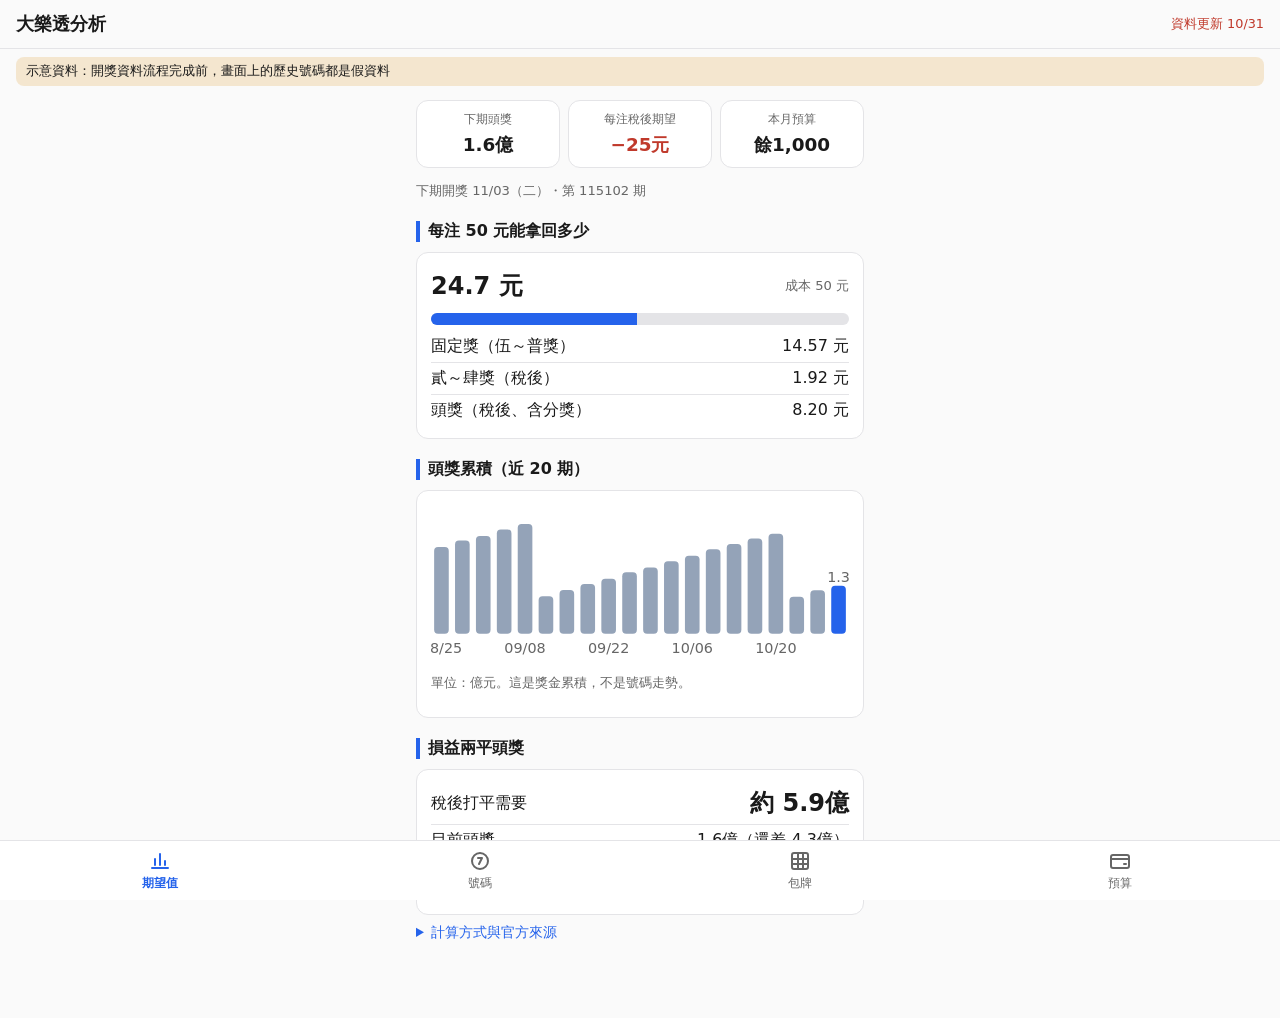
==== app/index.html @ 1819cd93 "加入前端與自動抓取開獎資料流程 - 前端 app/ 與 split-risk/ 模組 - scripts/fetch-lotto.mjs：抓台彩官方 API，輸出 app/data/latest.js" ====
<!DOCTYPE html>
<html lang="zh-Hant">
<head>
<meta charset="utf-8">
<meta name="viewport" content="width=device-width, initial-scale=1, viewport-fit=cover">
<meta name="theme-color" content="#ffffff" media="(prefers-color-scheme: light)">
<meta name="theme-color" content="#121212" media="(prefers-color-scheme: dark)">
<title>大樂透分析</title>
<link rel="manifest" href="manifest.json">
<link rel="icon" href="icons/icon.svg" type="image/svg+xml">
<link rel="apple-touch-icon" href="icons/icon.svg">
<link rel="stylesheet" href="style.css">
</head>
<body>
<header class="top">
  <h1>大樂透分析</h1>
  <span id="updated" class="updated"></span>
</header>
<div id="sample-banner" class="banner" hidden>示意資料：開獎資料流程完成前，畫面上的歷史號碼都是假資料</div>

<main>
  <section id="tab-ev" class="tab"></section>
  <section id="tab-nums" class="tab"></section>
  <section id="tab-pack" class="tab"></section>
  <section id="tab-budget" class="tab"></section>
</main>

<nav class="tabbar">
  <a href="#ev" data-tab="ev"><svg class="ico" viewBox="0 0 24 24" aria-hidden="true"><path fill="none" stroke="currentColor" stroke-width="2" stroke-linecap="round" stroke-linejoin="round" d="M4 19h16M7 16V10M12 16V5M17 16v-4"/></svg>期望值</a>
  <a href="#nums" data-tab="nums"><svg class="ico" viewBox="0 0 24 24" aria-hidden="true"><circle fill="none" stroke="currentColor" stroke-width="2" stroke-linecap="round" stroke-linejoin="round" cx="12" cy="12" r="8"/><path fill="none" stroke="currentColor" stroke-width="2" stroke-linecap="round" stroke-linejoin="round" d="M10 9h4l-3 6"/></svg>號碼</a>
  <a href="#pack" data-tab="pack"><svg class="ico" viewBox="0 0 24 24" aria-hidden="true"><rect fill="none" stroke="currentColor" stroke-width="2" stroke-linecap="round" stroke-linejoin="round" x="4" y="4" width="16" height="16" rx="2"/><path fill="none" stroke="currentColor" stroke-width="2" stroke-linecap="round" stroke-linejoin="round" d="M4 10h16M4 15h16M10 4v16M15 4v16"/></svg>包牌</a>
  <a href="#budget" data-tab="budget"><svg class="ico" viewBox="0 0 24 24" aria-hidden="true"><rect fill="none" stroke="currentColor" stroke-width="2" stroke-linecap="round" stroke-linejoin="round" x="3" y="6" width="18" height="13" rx="2"/><path fill="none" stroke="currentColor" stroke-width="2" stroke-linecap="round" stroke-linejoin="round" d="M3 10h18M16 15h2"/></svg>預算</a>
</nav>

<script type="module" src="app.js"></script>
</body>
</html>
---- app/style.css ----
:root {
  color-scheme: light dark;
  --fg: #1a1a1a; --bg: #fafafa; --muted: #666; --card: #fff; --line: #e4e4e7;
  --accent: #2563eb; --bar: #94a3b8; --hi: #c0392b; --mid: #d68910; --lo: #1e8449;
  --tabbar-h: 60px;
}
@media (prefers-color-scheme: dark) {
  :root { --fg: #eee; --bg: #121212; --muted: #a1a1aa; --card: #1f1f22; --line: #333;
    --accent: #60a5fa; --bar: #64748b; --hi: #ff6b5b; --mid: #f5b041; --lo: #58d68d; }
}
* { box-sizing: border-box; }
body { margin: 0; font-family: system-ui, "Noto Sans TC", sans-serif; color: var(--fg); background: var(--bg);
  padding-bottom: calc(var(--tabbar-h) + env(safe-area-inset-bottom)); }
.top { position: sticky; top: 0; z-index: 2; display: flex; justify-content: space-between; align-items: center;
  padding: 12px 16px; background: var(--bg); border-bottom: 1px solid var(--line); }
.top h1 { font-size: 1.1rem; margin: 0; }
.updated { font-size: .8rem; color: var(--muted); }
.updated.stale { color: var(--hi); }
.banner { margin: 8px 16px 0; padding: 6px 10px; border-radius: 8px; font-size: .8rem; background: color-mix(in srgb, var(--mid) 18%, transparent); }
main { max-width: 480px; margin: 0 auto; padding: 0 16px 16px; }
.tab { display: none; }
.tab.on { display: block; }
h2 { font-size: 1rem; margin: 20px 0 8px; border-left: 4px solid var(--accent); padding-left: 8px; }
.card { background: var(--card); border: 1px solid var(--line); border-radius: 12px; padding: 12px 14px; margin-top: 10px; }
.note { color: var(--muted); font-size: .82rem; line-height: 1.5; }
.neg { color: var(--hi); } .pos { color: var(--lo); }
.big { font-size: 1.5rem; font-weight: 700; }

.kpis { display: grid; grid-template-columns: repeat(3, 1fr); gap: 8px; margin-top: 14px; }
.kpi { background: var(--card); border: 1px solid var(--line); border-radius: 12px; padding: 10px 8px; text-align: center; color: inherit; text-decoration: none; }
.kpi .lab { font-size: .75rem; color: var(--muted); }
.kpi .val { font-size: 1.15rem; font-weight: 700; margin-top: 4px; }

.row { display: flex; justify-content: space-between; align-items: center; padding: 5px 0; gap: 8px; }
.row + .row { border-top: 1px solid var(--line); }
svg { display: block; width: 100%; height: auto; }
svg text { fill: var(--muted); font-size: 11px; }

button, .btn { font: inherit; border: 1px solid var(--line); background: var(--card); color: var(--fg); border-radius: 10px; padding: 8px 12px; }
button.primary { width: 100%; margin-top: 10px; padding: 12px; background: var(--accent); border-color: var(--accent); color: #fff; font-weight: 600; }
.stepper { display: flex; align-items: center; gap: 10px; }
.stepper button { width: 40px; height: 40px; padding: 0; font-size: 1.2rem; }
.stepper output { min-width: 2ch; text-align: center; font-size: 1.1rem; font-weight: 600; }
input { font: inherit; color: var(--fg); background: var(--card); border: 1px solid var(--line); border-radius: 8px; padding: 8px; }
.num-inputs { display: grid; grid-template-columns: repeat(6, 1fr); gap: 6px; }
.num-inputs input { text-align: center; width: 100%; }

.balls { display: flex; gap: 5px; flex-wrap: wrap; }
.ball { width: 30px; height: 30px; border-radius: 50%; display: grid; place-items: center; font-size: .85rem; font-weight: 600;
  background: color-mix(in srgb, var(--accent) 15%, transparent); color: var(--fg); }
.set { display: flex; align-items: center; justify-content: space-between; gap: 6px; padding: 8px 0; }
.set + .set { border-top: 1px solid var(--line); }
.set .idx { color: var(--muted); font-size: .85rem; width: 1.5em; }
.set button { padding: 6px 10px; font-size: .85rem; }
.set.sel .ball { background: var(--accent); color: #fff; }

.dots { letter-spacing: 3px; font-size: 1.1rem; }
.high { color: var(--hi); } .medium { color: var(--mid); } .low { color: var(--lo); }
.heat { display: grid; grid-template-columns: repeat(7, 1fr); gap: 4px; }
.heat div { aspect-ratio: 1; border-radius: 6px; display: grid; place-items: center; font-size: .8rem; }
details summary { cursor: pointer; color: var(--accent); font-size: .88rem; margin-top: 8px; }
details ul { margin: 6px 0; padding-left: 20px; }
table { width: 100%; border-collapse: collapse; font-size: .9rem; }
td, th { padding: 6px 4px; text-align: right; border-top: 1px solid var(--line); }
th:first-child, td:first-child { text-align: left; }
.warn { margin-top: 12px; padding: 10px 12px; border-radius: 10px; font-size: .88rem; background: color-mix(in srgb, var(--hi) 12%, transparent); }
.meter { height: 12px; border-radius: 6px; background: var(--line); overflow: hidden; margin: 6px 0; }
.meter > div { height: 100%; background: var(--accent); }
.meter.over > div { background: var(--hi); }
.form-row { display: flex; align-items: center; justify-content: space-between; gap: 10px; padding: 6px 0; }
.form-row input { width: 120px; text-align: right; }
.rec-del { border: none; background: none; color: var(--muted); padding: 2px 6px; }

.tabbar { position: fixed; bottom: 0; left: 0; right: 0; z-index: 3; display: grid; grid-template-columns: repeat(4, 1fr);
  height: calc(var(--tabbar-h) + env(safe-area-inset-bottom)); padding-bottom: env(safe-area-inset-bottom);
  background: var(--card); border-top: 1px solid var(--line); }
.tabbar a { display: flex; flex-direction: column; align-items: center; justify-content: center; gap: 2px;
  color: var(--muted); text-decoration: none; font-size: .75rem; }
.tabbar a .ico { width: 24px; height: 24px; }
.tabbar a.on { color: var(--accent); font-weight: 600; }
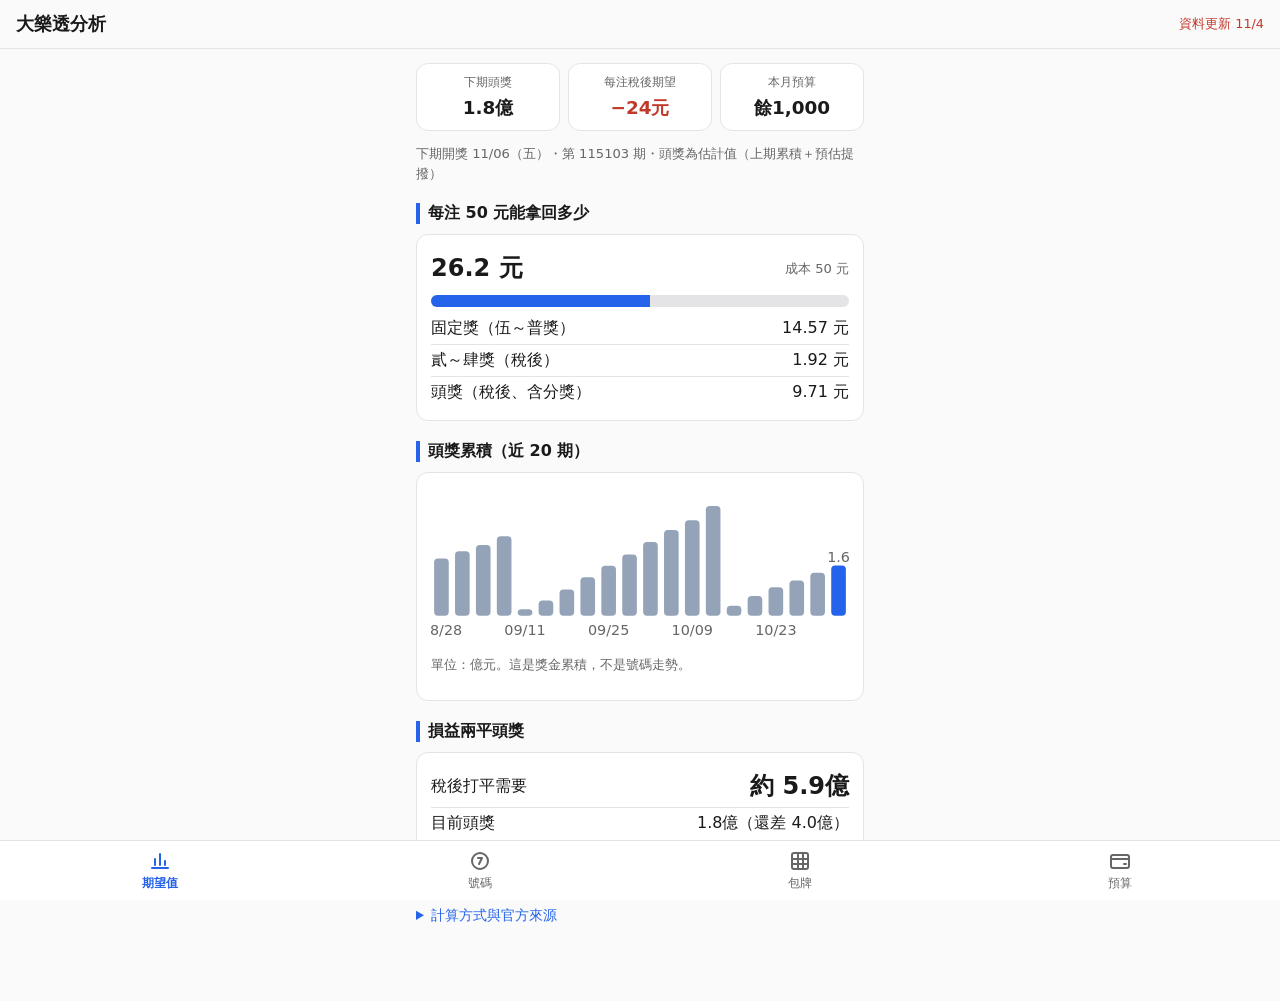
==== commit 21e8035a: "換上新 APP 圖示並補 iPhone 用 PNG - 圖示改為深色底六顆號碼球加預算條 - 新增 apple-touch-icon.png（180）、192、512 與 maskable 版本 - " ====
--- a/app/index.html
+++ b/app/index.html
@@ -8,7 +8,7 @@
 <title>大樂透分析</title>
 <link rel="manifest" href="manifest.json">
 <link rel="icon" href="icons/icon.svg" type="image/svg+xml">
-<link rel="apple-touch-icon" href="icons/icon.svg">
+<link rel="apple-touch-icon" href="icons/apple-touch-icon.png">
 <link rel="stylesheet" href="style.css">
 </head>
 <body>
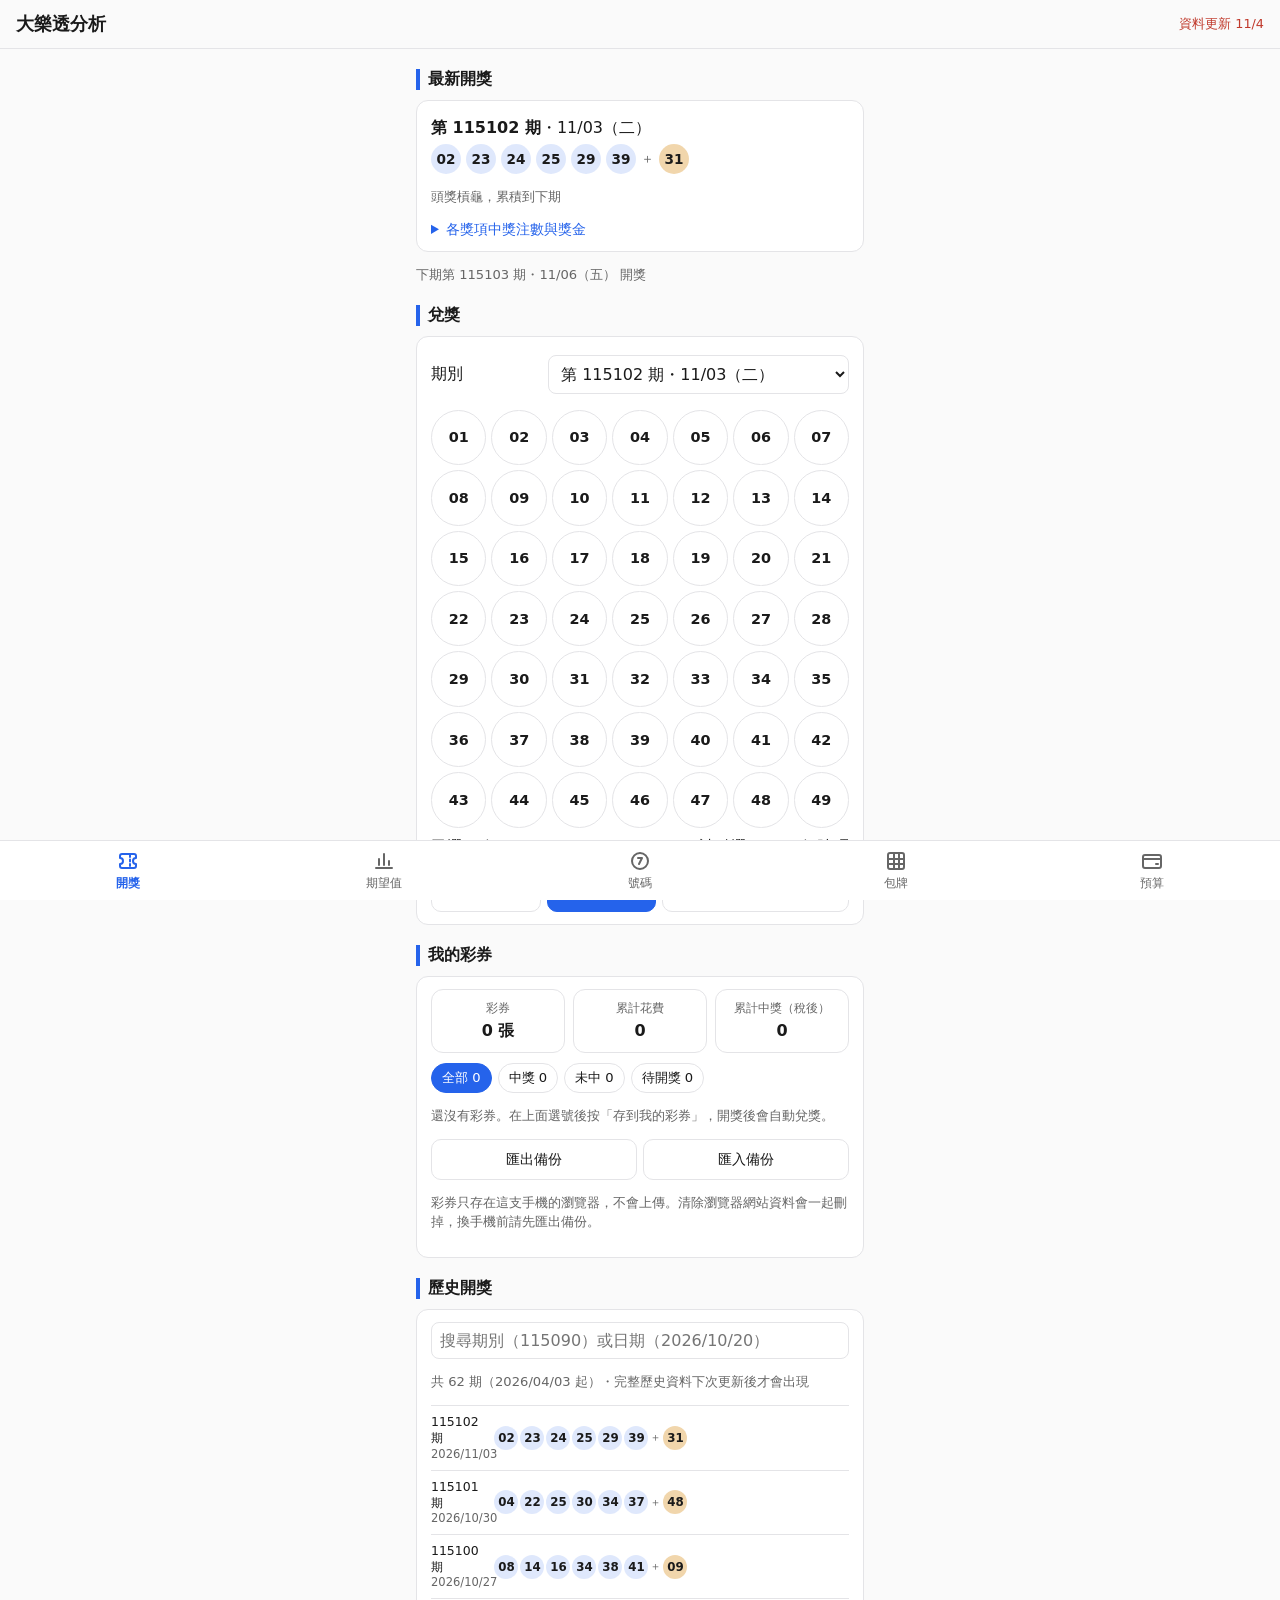
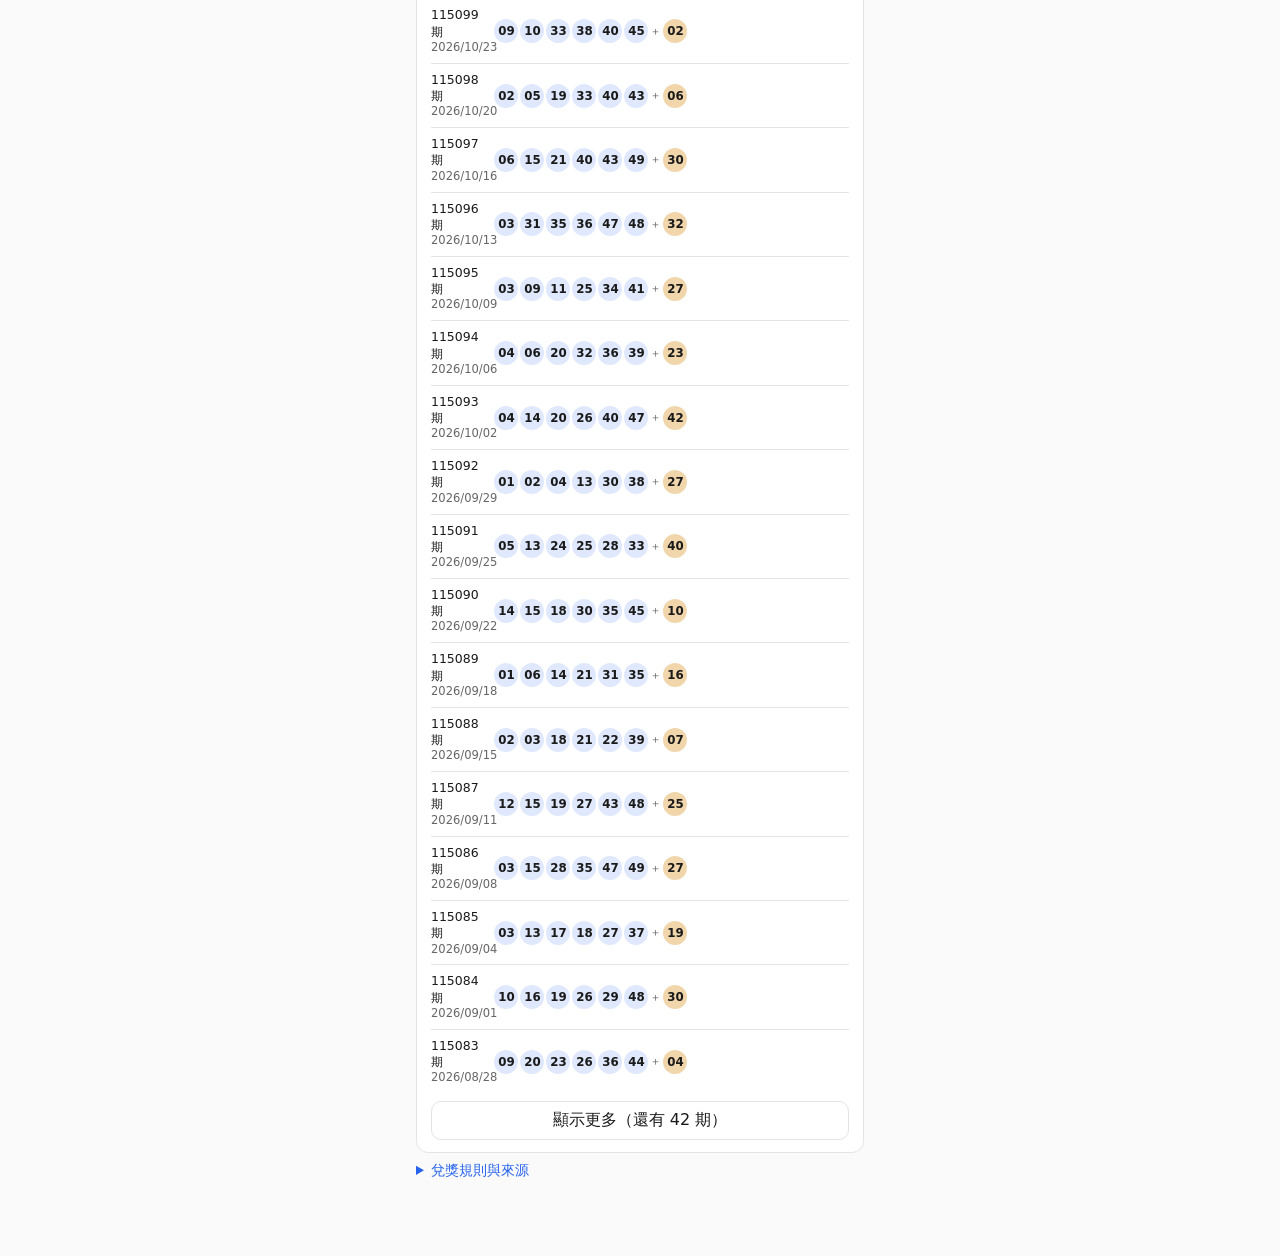
==== commit 2a9eea21: "新增開獎分頁：歷史開獎查詢、手動兌獎與我的彩券自動兌獎 - 資料流程另存 app/data/history.json：全部歷史開獎（2004 年起）、兌獎截止日、各獎項單注獎金與中獎注數 - 開獎分頁" ====
--- a/app/index.html
+++ b/app/index.html
@@ -19,6 +19,7 @@
 <div id="sample-banner" class="banner" hidden>示意資料：開獎資料流程完成前，畫面上的歷史號碼都是假資料</div>
 
 <main>
+  <section id="tab-draw" class="tab"></section>
   <section id="tab-ev" class="tab"></section>
   <section id="tab-nums" class="tab"></section>
   <section id="tab-pack" class="tab"></section>
@@ -26,6 +27,7 @@
 </main>
 
 <nav class="tabbar">
+  <a href="#draw" data-tab="draw"><svg class="ico" viewBox="0 0 24 24" aria-hidden="true"><path fill="none" stroke="currentColor" stroke-width="2" stroke-linecap="round" stroke-linejoin="round" d="M4 7a2 2 0 0 1 2-2h12a2 2 0 0 1 2 2v2a3 3 0 0 0 0 6v2a2 2 0 0 1-2 2H6a2 2 0 0 1-2-2v-2a3 3 0 0 0 0-6z"/><path fill="none" stroke="currentColor" stroke-width="2" stroke-linecap="round" stroke-dasharray="2 2.5" d="M14 6v12"/></svg>開獎</a>
   <a href="#ev" data-tab="ev"><svg class="ico" viewBox="0 0 24 24" aria-hidden="true"><path fill="none" stroke="currentColor" stroke-width="2" stroke-linecap="round" stroke-linejoin="round" d="M4 19h16M7 16V10M12 16V5M17 16v-4"/></svg>期望值</a>
   <a href="#nums" data-tab="nums"><svg class="ico" viewBox="0 0 24 24" aria-hidden="true"><circle fill="none" stroke="currentColor" stroke-width="2" stroke-linecap="round" stroke-linejoin="round" cx="12" cy="12" r="8"/><path fill="none" stroke="currentColor" stroke-width="2" stroke-linecap="round" stroke-linejoin="round" d="M10 9h4l-3 6"/></svg>號碼</a>
   <a href="#pack" data-tab="pack"><svg class="ico" viewBox="0 0 24 24" aria-hidden="true"><rect fill="none" stroke="currentColor" stroke-width="2" stroke-linecap="round" stroke-linejoin="round" x="4" y="4" width="16" height="16" rx="2"/><path fill="none" stroke="currentColor" stroke-width="2" stroke-linecap="round" stroke-linejoin="round" d="M4 10h16M4 15h16M10 4v16M15 4v16"/></svg>包牌</a>
--- a/app/style.css
+++ b/app/style.css
@@ -71,10 +71,52 @@
 .form-row input { width: 120px; text-align: right; }
 .rec-del { border: none; background: none; color: var(--muted); padding: 2px 6px; }
 
-.tabbar { position: fixed; bottom: 0; left: 0; right: 0; z-index: 3; display: grid; grid-template-columns: repeat(4, 1fr);
+.tabbar { position: fixed; bottom: 0; left: 0; right: 0; z-index: 3; display: grid; grid-template-columns: repeat(5, 1fr);
   height: calc(var(--tabbar-h) + env(safe-area-inset-bottom)); padding-bottom: env(safe-area-inset-bottom);
   background: var(--card); border-top: 1px solid var(--line); }
 .tabbar a { display: flex; flex-direction: column; align-items: center; justify-content: center; gap: 2px;
   color: var(--muted); text-decoration: none; font-size: .75rem; }
 .tabbar a .ico { width: 24px; height: 24px; }
 .tabbar a.on { color: var(--accent); font-weight: 600; }
+
+/* ---------- 開獎分頁 ---------- */
+.tabbar a { position: relative; }
+.tabbar a.dot::after { content: ""; position: absolute; top: 8px; left: calc(50% + 8px); width: 9px; height: 9px; border-radius: 50%; background: var(--hi); }
+.balls .plus { align-self: center; color: var(--muted); font-size: .8rem; }
+.ball.sp { background: color-mix(in srgb, var(--mid) 35%, transparent); }
+.ball.hit { background: var(--accent); color: #fff; }
+.ball.sp-hit { background: var(--mid); color: #fff; }
+.mine-banner { display: block; width: 100%; text-align: left; font: inherit; color: var(--fg); margin-top: 14px; border-color: var(--accent); }
+.mine-banner .new { display: inline-block; margin-right: 6px; padding: 0 6px; border-radius: 6px; background: var(--hi); color: #fff; font-size: .75rem; }
+select { font: inherit; color: var(--fg); background: var(--card); border: 1px solid var(--line); border-radius: 8px; padding: 8px; max-width: 72%; }
+.grid49 { display: grid; grid-template-columns: repeat(7, 1fr); gap: 5px; margin: 10px 0 4px; }
+.grid49 button { aspect-ratio: 1; padding: 0; border-radius: 50%; font-size: .9rem; font-weight: 600; }
+.grid49 button.on { background: var(--accent); border-color: var(--accent); color: #fff; }
+.btns { display: grid; grid-template-columns: 1fr 1fr 1.7fr; gap: 6px; margin-top: 8px; }
+.btns.two { grid-template-columns: 1fr 1fr; margin-top: 12px; }
+.btns button { padding: 10px 4px; white-space: nowrap; font-size: .9rem; }
+.btns .go { background: var(--accent); border-color: var(--accent); color: #fff; font-weight: 600; }
+.result { margin-top: 10px; padding-top: 8px; border-top: 1px dashed var(--line); }
+.result p { margin: 8px 0; }
+.win { font-weight: 700; color: var(--lo); }
+.kpis.small { margin-top: 0; }
+.kpis.small .val { font-size: 1rem; }
+.chips { display: flex; gap: 6px; flex-wrap: wrap; margin: 10px 0 4px; }
+.chip { padding: 5px 10px; border-radius: 999px; font-size: .82rem; }
+.chip.on { background: var(--accent); border-color: var(--accent); color: #fff; }
+.tk { padding: 8px 0; }
+.tk + .tk, .chips + .tk { border-top: 1px solid var(--line); }
+.tk .row { padding: 2px 0 6px; }
+.tk .res { margin-top: 6px; font-size: .9rem; }
+.tk .note { margin: 4px 0 0; }
+.search { width: 100%; }
+.hd { border-top: 1px solid var(--line); padding: 8px 0; }
+.hd summary { list-style: none; display: flex; align-items: center; gap: 6px; cursor: pointer; color: var(--fg); margin: 0; }
+.hd summary::-webkit-details-marker { display: none; }
+.hd .hp { width: 4.6em; flex: none; font-size: .78rem; line-height: 1.3; }
+.hd .hp small { display: block; color: var(--muted); font-size: .72rem; }
+.hd .ball { width: 24px; height: 24px; font-size: .74rem; flex: none; }
+.hd .balls { gap: 2px; flex-wrap: nowrap; }
+.hd .plus { font-size: .7rem; }
+table.prize td small { font-size: .72rem; }
+.more { width: 100%; margin-top: 8px; }
